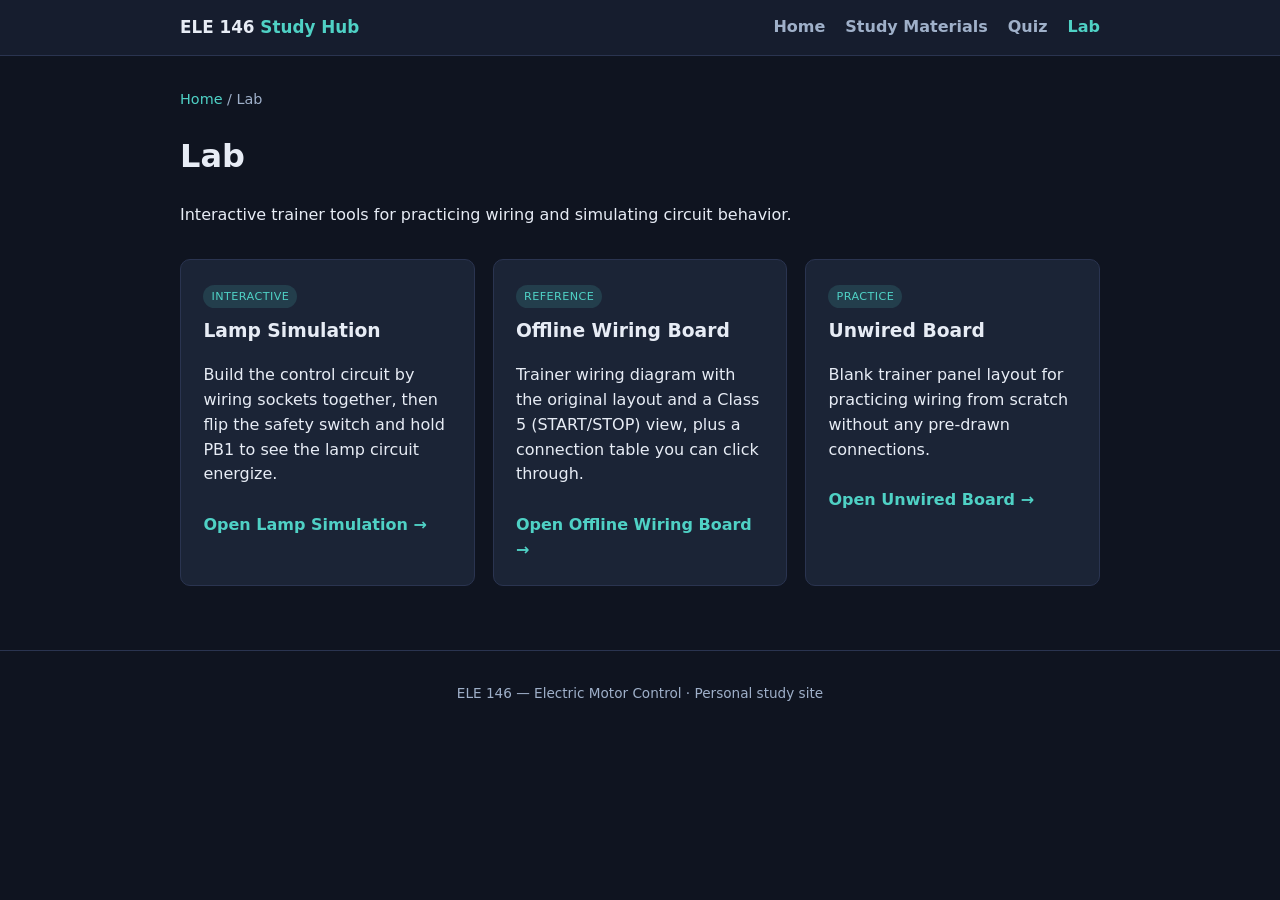
==== lab/index.html @ 5e0aeb44 "Add Lab section with Lamp Simulation, Offline Wiring Board, and Unwired Board links" ====
<!DOCTYPE html>
<html lang="en">
<head>
<meta charset="UTF-8" />
<meta name="viewport" content="width=device-width, initial-scale=1.0" />
<title>Lab — ELE 146</title>
<link rel="stylesheet" href="/css/style.css" />
</head>
<body>
<header class="site-header">
  <nav class="nav">
    <div class="brand">ELE 146 <span>Study Hub</span></div>
    <div class="nav-links">
      <a href="/index.html">Home</a>
      <a href="/study/index.html">Study Materials</a>
      <a href="/quiz/index.html">Quiz</a>
      <a href="/lab/index.html" class="active">Lab</a>
    </div>
  </nav>
</header>

<main>
  <div class="breadcrumb"><a href="/index.html">Home</a> / Lab</div>
  <h1>Lab</h1>
  <p>Interactive trainer tools for practicing wiring and simulating circuit behavior.</p>

  <div class="card-grid">
    <div class="card">
      <span class="badge">Interactive</span>
      <h3>Lamp Simulation</h3>
      <p>Build the control circuit by wiring sockets together, then flip the safety switch and hold PB1 to see the lamp circuit energize.</p>
      <a class="card-link" href="/ELE-146-Lamp-Simulation.html">Open Lamp Simulation &rarr;</a>
    </div>
    <div class="card">
      <span class="badge">Reference</span>
      <h3>Offline Wiring Board</h3>
      <p>Trainer wiring diagram with the original layout and a Class 5 (START/STOP) view, plus a connection table you can click through.</p>
      <a class="card-link" href="/ELE-146-Offline-Wiring-Diagram.html">Open Offline Wiring Board &rarr;</a>
    </div>
    <div class="card">
      <span class="badge">Practice</span>
      <h3>Unwired Board</h3>
      <p>Blank trainer panel layout for practicing wiring from scratch without any pre-drawn connections.</p>
      <a class="card-link" href="/ELE-146-Unwired-Board.html">Open Unwired Board &rarr;</a>
    </div>
  </div>
</main>

<footer class="site-footer">
  ELE 146 — Electric Motor Control · Personal study site
</footer>
</body>
</html>
---- css/style.css ----
:root {
  --bg: #0f1420;
  --bg-alt: #161d2e;
  --card: #1b2436;
  --text: #e7ecf5;
  --muted: #9fb0c9;
  --accent: #4fd1c5;
  --accent-2: #f6ad55;
  --danger: #f56565;
  --success: #48bb78;
  --border: #2a3450;
  --radius: 10px;
  --max-width: 960px;
}

* {
  box-sizing: border-box;
}

body {
  margin: 0;
  font-family: "Segoe UI", system-ui, -apple-system, Roboto, Helvetica, Arial, sans-serif;
  background: var(--bg);
  color: var(--text);
  line-height: 1.55;
}

a {
  color: var(--accent);
  text-decoration: none;
}

a:hover {
  text-decoration: underline;
}

header.site-header {
  background: var(--bg-alt);
  border-bottom: 1px solid var(--border);
  position: sticky;
  top: 0;
  z-index: 10;
}

.nav {
  max-width: var(--max-width);
  margin: 0 auto;
  display: flex;
  align-items: center;
  justify-content: space-between;
  padding: 0.9rem 1.25rem;
  flex-wrap: wrap;
  gap: 0.5rem;
}

.nav .brand {
  font-weight: 700;
  font-size: 1.05rem;
  color: var(--text);
}

.nav .brand span {
  color: var(--accent);
}

.nav-links {
  display: flex;
  gap: 1.25rem;
  flex-wrap: wrap;
}

.nav-links a {
  color: var(--muted);
  font-weight: 600;
}

.nav-links a.active,
.nav-links a:hover {
  color: var(--accent);
}

main {
  max-width: var(--max-width);
  margin: 0 auto;
  padding: 2rem 1.25rem 4rem;
}

.hero {
  text-align: center;
  padding: 2.5rem 1rem 1rem;
}

.hero h1 {
  font-size: 2rem;
  margin-bottom: 0.4rem;
}

.hero p {
  color: var(--muted);
  max-width: 640px;
  margin: 0 auto;
}

.card-grid {
  display: grid;
  grid-template-columns: repeat(auto-fit, minmax(220px, 1fr));
  gap: 1.1rem;
  margin-top: 2rem;
}

.card {
  background: var(--card);
  border: 1px solid var(--border);
  border-radius: var(--radius);
  padding: 1.4rem;
  transition: transform 0.15s ease, border-color 0.15s ease;
}

.card:hover {
  transform: translateY(-3px);
  border-color: var(--accent);
}

.card h3 {
  margin-top: 0;
}

.card a.card-link {
  display: inline-block;
  margin-top: 0.6rem;
  font-weight: 700;
}

.card.disabled {
  opacity: 0.5;
}

.card.disabled:hover {
  transform: none;
  border-color: var(--border);
}

.badge {
  display: inline-block;
  font-size: 0.7rem;
  text-transform: uppercase;
  letter-spacing: 0.04em;
  padding: 0.15rem 0.5rem;
  border-radius: 999px;
  background: rgba(79, 209, 197, 0.15);
  color: var(--accent);
  margin-bottom: 0.5rem;
}

.badge.soon {
  background: rgba(159, 176, 201, 0.15);
  color: var(--muted);
}

section.content-block {
  background: var(--card);
  border: 1px solid var(--border);
  border-radius: var(--radius);
  padding: 1.5rem 1.75rem;
  margin-bottom: 1.5rem;
}

section.content-block h2 {
  margin-top: 0;
  color: var(--accent);
  border-bottom: 1px solid var(--border);
  padding-bottom: 0.5rem;
}

table {
  width: 100%;
  border-collapse: collapse;
  margin: 1rem 0;
}

th, td {
  text-align: left;
  padding: 0.5rem 0.7rem;
  border-bottom: 1px solid var(--border);
}

th {
  color: var(--accent);
}

code, pre {
  background: rgba(0, 0, 0, 0.35);
  border-radius: 6px;
  padding: 0.15rem 0.4rem;
  font-family: "SF Mono", Menlo, Consolas, monospace;
}

pre {
  padding: 0.9rem 1rem;
  overflow-x: auto;
}

.breadcrumb {
  color: var(--muted);
  margin-bottom: 1rem;
  font-size: 0.9rem;
}

footer.site-footer {
  text-align: center;
  color: var(--muted);
  font-size: 0.85rem;
  padding: 2rem 1rem;
  border-top: 1px solid var(--border);
}

/* Quiz page */
.tabs {
  display: flex;
  gap: 0.5rem;
  margin-bottom: 1.5rem;
}

.tab-btn {
  background: var(--card);
  color: var(--muted);
  border: 1px solid var(--border);
  border-radius: 999px;
  padding: 0.5rem 1.1rem;
  cursor: pointer;
  font-weight: 600;
}

.tab-btn.active {
  color: var(--bg);
  background: var(--accent);
  border-color: var(--accent);
}

.tab-panel {
  display: none;
}

.tab-panel.active {
  display: block;
}

.quiz-question {
  background: var(--card);
  border: 1px solid var(--border);
  border-radius: var(--radius);
  padding: 1.2rem 1.4rem;
  margin-bottom: 1.1rem;
}

.quiz-question h3 {
  margin-top: 0;
}

.options {
  display: flex;
  flex-direction: column;
  gap: 0.5rem;
  margin-top: 0.75rem;
}

.option-btn {
  text-align: left;
  background: var(--bg-alt);
  border: 1px solid var(--border);
  color: var(--text);
  padding: 0.6rem 0.9rem;
  border-radius: 8px;
  cursor: pointer;
}

.option-btn:hover {
  border-color: var(--accent);
}

.option-btn.correct {
  border-color: var(--success);
  background: rgba(72, 187, 120, 0.18);
}

.option-btn.incorrect {
  border-color: var(--danger);
  background: rgba(245, 101, 101, 0.18);
}

.option-btn:disabled {
  cursor: default;
}

.quiz-score-bar {
  position: sticky;
  top: 62px;
  background: var(--bg-alt);
  border: 1px solid var(--border);
  border-radius: var(--radius);
  padding: 0.75rem 1.1rem;
  margin-bottom: 1.25rem;
  display: flex;
  justify-content: space-between;
  align-items: center;
  flex-wrap: wrap;
  gap: 0.6rem;
}

.btn {
  background: var(--accent);
  color: #08201d;
  border: none;
  border-radius: 8px;
  padding: 0.5rem 1rem;
  font-weight: 700;
  cursor: pointer;
}

.btn.secondary {
  background: transparent;
  color: var(--accent);
  border: 1px solid var(--accent);
}

/* Flashcards */
.flashcard-grid {
  display: grid;
  grid-template-columns: repeat(auto-fit, minmax(260px, 1fr));
  gap: 1.1rem;
}

.flashcard {
  perspective: 1000px;
  height: 170px;
  cursor: pointer;
}

.flashcard-inner {
  position: relative;
  width: 100%;
  height: 100%;
  transition: transform 0.5s;
  transform-style: preserve-3d;
}

.flashcard.flipped .flashcard-inner {
  transform: rotateY(180deg);
}

.flashcard-face {
  position: absolute;
  inset: 0;
  backface-visibility: hidden;
  border: 1px solid var(--border);
  border-radius: var(--radius);
  padding: 1rem;
  display: flex;
  align-items: center;
  justify-content: center;
  text-align: center;
  font-size: 0.95rem;
  overflow-y: auto;
}

.flashcard-face.front {
  background: var(--card);
}

.flashcard-face.back {
  background: var(--bg-alt);
  transform: rotateY(180deg);
  color: var(--accent);
}

/* Diagrams */
.diagram {
  background: var(--bg-alt);
  border: 1px solid var(--border);
  border-radius: var(--radius);
  padding: 1rem;
  margin: 1rem 0;
  text-align: center;
}

.diagram svg {
  max-width: 100%;
  height: auto;
}

.diagram img {
  max-width: 100%;
  height: auto;
  border-radius: 6px;
  display: block;
  margin: 0 auto;
}

.diagram figcaption {
  color: var(--muted);
  font-size: 0.85rem;
  margin-top: 0.6rem;
}

.badge.correct {
  background: rgba(72, 187, 120, 0.15);
  color: var(--success);
}

.badge.wrong {
  background: rgba(245, 101, 101, 0.15);
  color: var(--danger);
}

.callout-card {
  border-left: 4px solid var(--border);
}

.callout-card.is-correct {
  border-left-color: var(--success);
}

.callout-card.is-wrong {
  border-left-color: var(--danger);
}

.diagram-row {
  display: flex;
  flex-wrap: wrap;
  gap: 1rem;
  justify-content: center;
}

.diagram-row .diagram {
  flex: 1 1 260px;
  margin: 0;
}
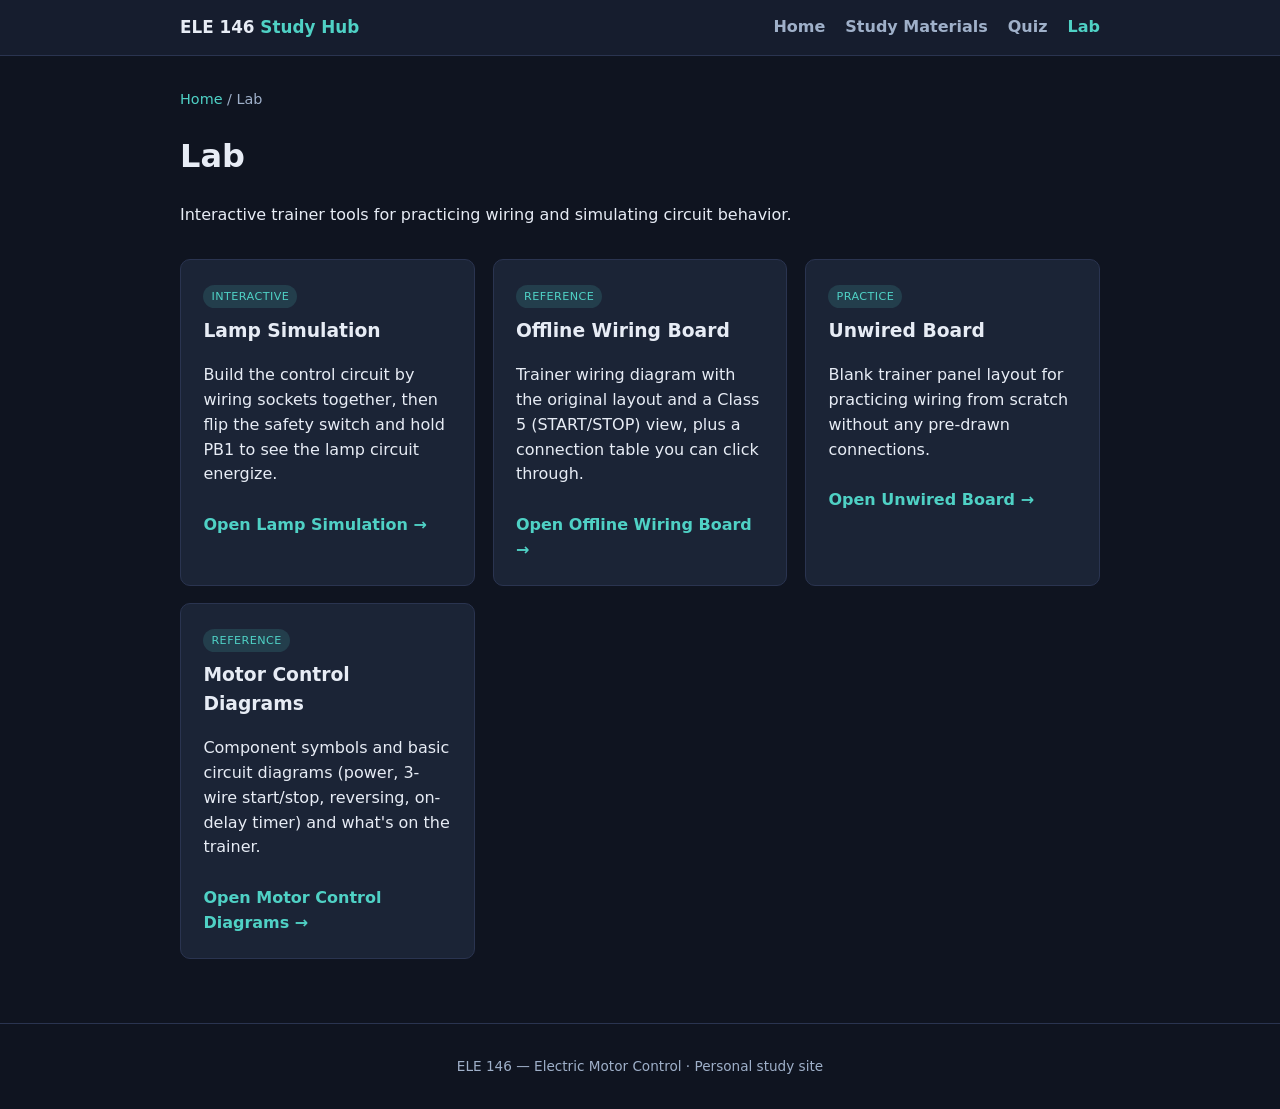
==== commit 60f55992: "Add Motor Control Diagrams reference to Lab and Study Materials pages" ====
--- a/lab/index.html
+++ b/lab/index.html
@@ -43,6 +43,12 @@
       <p>Blank trainer panel layout for practicing wiring from scratch without any pre-drawn connections.</p>
       <a class="card-link" href="/ELE-146-Unwired-Board.html">Open Unwired Board &rarr;</a>
     </div>
+    <div class="card">
+      <span class="badge">Reference</span>
+      <h3>Motor Control Diagrams</h3>
+      <p>Component symbols and basic circuit diagrams (power, 3-wire start/stop, reversing, on-delay timer) and what's on the trainer.</p>
+      <a class="card-link" href="/ELE146-Motor-Control-Diagrams.html">Open Motor Control Diagrams &rarr;</a>
+    </div>
   </div>
 </main>
 
